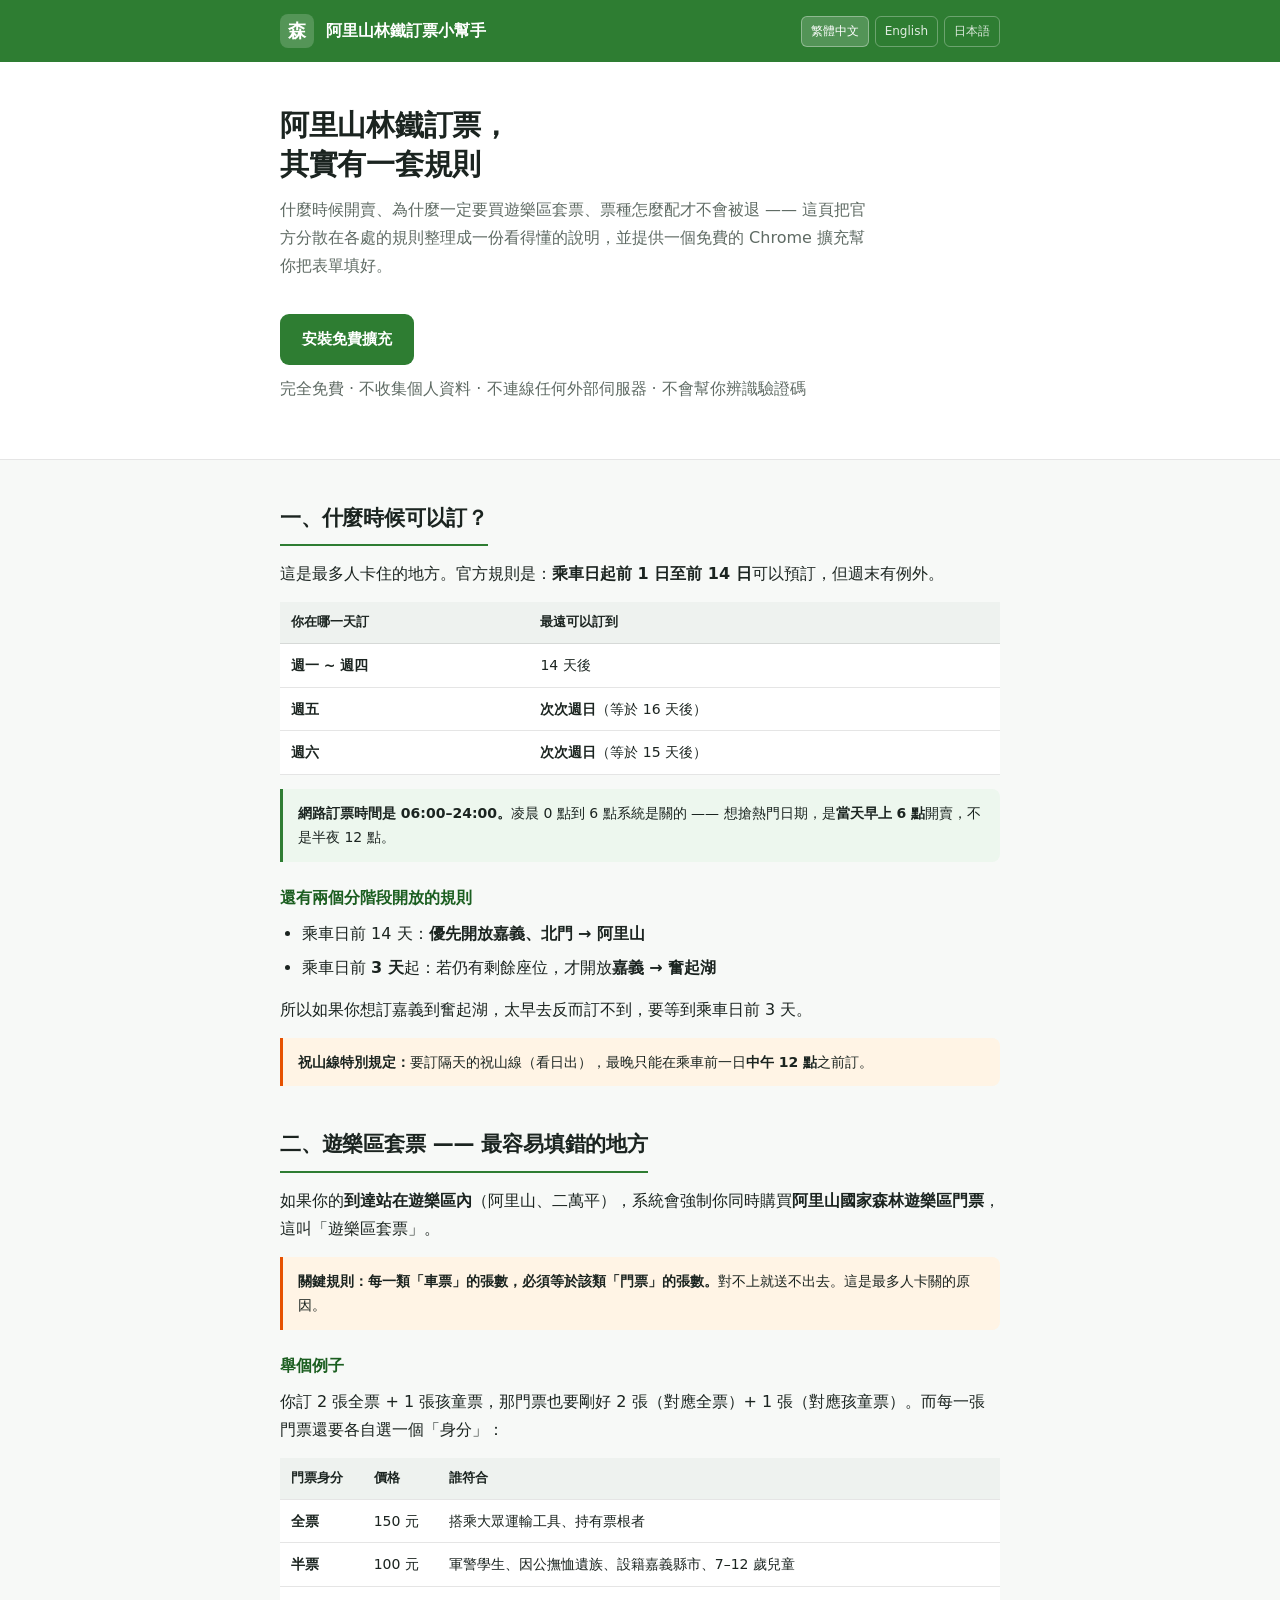
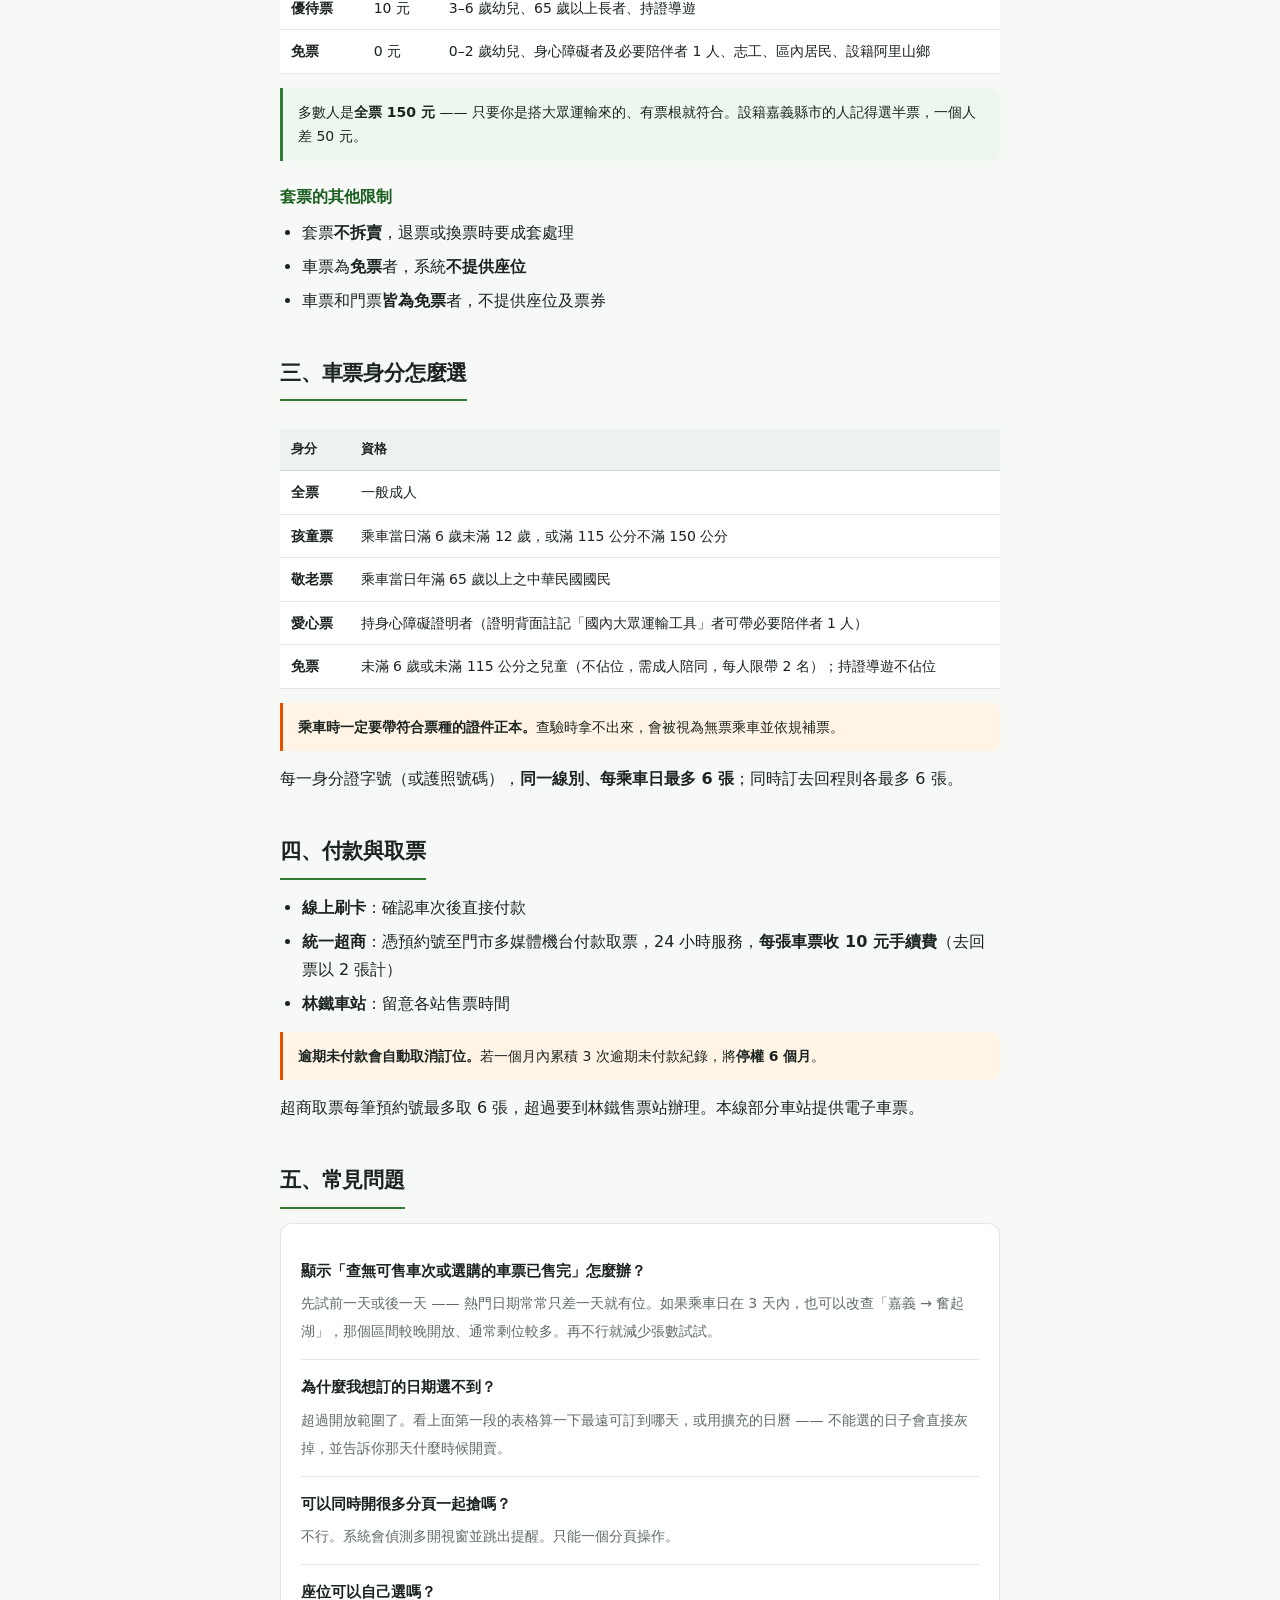
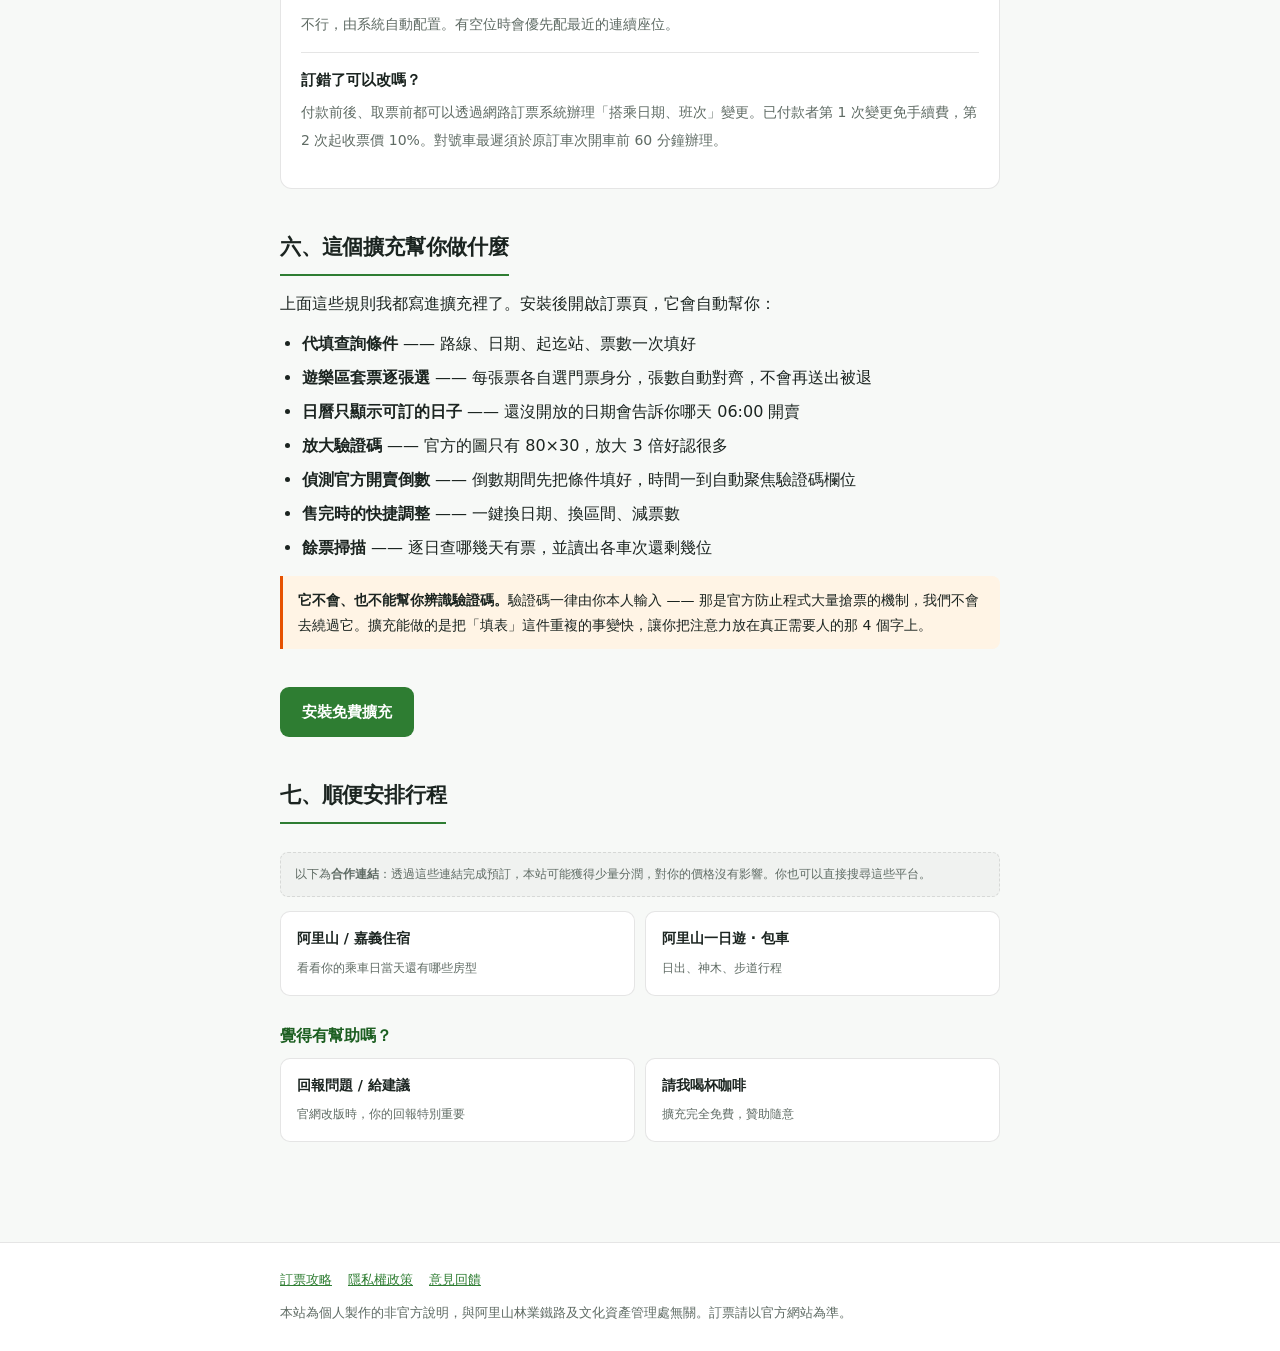
==== index.html @ fc240f09 "阿里山林鐵訂票攻略網站 三語言（繁體中文 / English / 日本語）： - 訂票攻略：開賣時間規則、遊樂區套票、票種資格、常見問題 - 隱私權政策：Chrome 擴充上架用 - 零外部資源（無字" ====
<!DOCTYPE html>
<html lang="zh-Hant-TW">
<head>
<meta charset="UTF-8">
<meta name="viewport" content="width=device-width, initial-scale=1">
<title>阿里山林鐵訂票攻略 — 開賣時間、遊樂區套票、票種完整說明</title>
<meta name="description" content="阿里山林業鐵路網路訂票的完整規則：什麼時候開賣、遊樂區套票怎麼配、票種資格與票價，並提供免費的 Chrome 訂票小幫手。">
<link rel="stylesheet" href="style.css">
</head>
<body>
<header><div class="wrap">
  <div class="logo">森</div>
  <div class="site">阿里山林鐵訂票小幫手</div>
  <nav><a href="" aria-current="page">繁體中文</a><a href="en/">English</a><a href="ja/">日本語</a></nav>
</div></header>

<div class="hero"><div class="wrap">
  <h1>阿里山林鐵訂票，<br>其實有一套規則</h1>
  <p>什麼時候開賣、為什麼一定要買遊樂區套票、票種怎麼配才不會被退 —— 這頁把官方分散在各處的規則整理成一份看得懂的說明，並提供一個免費的 Chrome 擴充幫你把表單填好。</p>
  <a class="cta" href="https://chromewebstore.google.com/" target="_blank" rel="noopener noreferrer">安裝免費擴充</a>
  <p class="cta-note">完全免費 · 不收集個人資料 · 不連線任何外部伺服器 · 不會幫你辨識驗證碼</p>
</div></div>

<main><div class="wrap">

<section id="when">
<h2>一、什麼時候可以訂？</h2>
<p>這是最多人卡住的地方。官方規則是：<strong>乘車日起前 1 日至前 14 日</strong>可以預訂，但週末有例外。</p>
<table>
<tr><th>你在哪一天訂</th><th>最遠可以訂到</th></tr>
<tr><td>週一 ~ 週四</td><td>14 天後</td></tr>
<tr><td>週五</td><td><strong>次次週日</strong>（等於 16 天後）</td></tr>
<tr><td>週六</td><td><strong>次次週日</strong>（等於 15 天後）</td></tr>
</table>
<div class="tip"><strong>網路訂票時間是 06:00–24:00。</strong>凌晨 0 點到 6 點系統是關的 —— 想搶熱門日期，是<strong>當天早上 6 點</strong>開賣，不是半夜 12 點。</div>
<h3>還有兩個分階段開放的規則</h3>
<ul>
<li>乘車日前 14 天：<strong>優先開放嘉義、北門 → 阿里山</strong></li>
<li>乘車日前 <strong>3 天</strong>起：若仍有剩餘座位，才開放<strong>嘉義 → 奮起湖</strong></li>
</ul>
<p>所以如果你想訂嘉義到奮起湖，太早去反而訂不到，要等到乘車日前 3 天。</p>
<div class="note"><strong>祝山線特別規定：</strong>要訂隔天的祝山線（看日出），最晚只能在乘車前一日<strong>中午 12 點</strong>之前訂。</div>
</section>

<section id="package">
<h2>二、遊樂區套票 —— 最容易填錯的地方</h2>
<p>如果你的<strong>到達站在遊樂區內</strong>（阿里山、二萬平），系統會強制你同時購買<strong>阿里山國家森林遊樂區門票</strong>，這叫「遊樂區套票」。</p>
<div class="note"><strong>關鍵規則：每一類「車票」的張數，必須等於該類「門票」的張數。</strong>對不上就送不出去。這是最多人卡關的原因。</div>
<h3>舉個例子</h3>
<p>你訂 2 張全票 + 1 張孩童票，那門票也要剛好 2 張（對應全票）+ 1 張（對應孩童票）。而每一張門票還要各自選一個「身分」：</p>
<table>
<tr><th>門票身分</th><th>價格</th><th>誰符合</th></tr>
<tr><td>全票</td><td>150 元</td><td>搭乘大眾運輸工具、持有票根者</td></tr>
<tr><td>半票</td><td>100 元</td><td>軍警學生、因公撫恤遺族、設籍嘉義縣市、7–12 歲兒童</td></tr>
<tr><td>優待票</td><td>10 元</td><td>3–6 歲幼兒、65 歲以上長者、持證導遊</td></tr>
<tr><td>免票</td><td>0 元</td><td>0–2 歲幼兒、身心障礙者及必要陪伴者 1 人、志工、區內居民、設籍阿里山鄉</td></tr>
</table>
<div class="tip">多數人是<strong>全票 150 元</strong> —— 只要你是搭大眾運輸來的、有票根就符合。設籍嘉義縣市的人記得選半票，一個人差 50 元。</div>
<h3>套票的其他限制</h3>
<ul>
<li>套票<strong>不拆賣</strong>，退票或換票時要成套處理</li>
<li>車票為<strong>免票</strong>者，系統<strong>不提供座位</strong></li>
<li>車票和門票<strong>皆為免票</strong>者，不提供座位及票券</li>
</ul>
</section>

<section id="tickets">
<h2>三、車票身分怎麼選</h2>
<table>
<tr><th>身分</th><th>資格</th></tr>
<tr><td>全票</td><td>一般成人</td></tr>
<tr><td>孩童票</td><td>乘車當日滿 6 歲未滿 12 歲，或滿 115 公分不滿 150 公分</td></tr>
<tr><td>敬老票</td><td>乘車當日年滿 65 歲以上之中華民國國民</td></tr>
<tr><td>愛心票</td><td>持身心障礙證明者（證明背面註記「國內大眾運輸工具」者可帶必要陪伴者 1 人）</td></tr>
<tr><td>免票</td><td>未滿 6 歲或未滿 115 公分之兒童（不佔位，需成人陪同，每人限帶 2 名）；持證導遊不佔位</td></tr>
</table>
<div class="note"><strong>乘車時一定要帶符合票種的證件正本。</strong>查驗時拿不出來，會被視為無票乘車並依規補票。</div>
<p>每一身分證字號（或護照號碼），<strong>同一線別、每乘車日最多 6 張</strong>；同時訂去回程則各最多 6 張。</p>
</section>

<section id="pay">
<h2>四、付款與取票</h2>
<ul>
<li><strong>線上刷卡</strong>：確認車次後直接付款</li>
<li><strong>統一超商</strong>：憑預約號至門市多媒體機台付款取票，24 小時服務，<strong>每張車票收 10 元手續費</strong>（去回票以 2 張計）</li>
<li><strong>林鐵車站</strong>：留意各站售票時間</li>
</ul>
<div class="note"><strong>逾期未付款會自動取消訂位。</strong>若一個月內累積 3 次逾期未付款紀錄，將<strong>停權 6 個月</strong>。</div>
<p>超商取票每筆預約號最多取 6 張，超過要到林鐵售票站辦理。本線部分車站提供電子車票。</p>
</section>

<section id="faq">
<h2>五、常見問題</h2>
<div class="card">
<div class="faq"><b>顯示「查無可售車次或選購的車票已售完」怎麼辦？</b>
<span>先試前一天或後一天 —— 熱門日期常常只差一天就有位。如果乘車日在 3 天內，也可以改查「嘉義 → 奮起湖」，那個區間較晚開放、通常剩位較多。再不行就減少張數試試。</span></div>
<div class="faq"><b>為什麼我想訂的日期選不到？</b>
<span>超過開放範圍了。看上面第一段的表格算一下最遠可訂到哪天，或用擴充的日曆 —— 不能選的日子會直接灰掉，並告訴你那天什麼時候開賣。</span></div>
<div class="faq"><b>可以同時開很多分頁一起搶嗎？</b>
<span>不行。系統會偵測多開視窗並跳出提醒。只能一個分頁操作。</span></div>
<div class="faq"><b>座位可以自己選嗎？</b>
<span>不行，由系統自動配置。有空位時會優先配最近的連續座位。</span></div>
<div class="faq"><b>訂錯了可以改嗎？</b>
<span>付款前後、取票前都可以透過網路訂票系統辦理「搭乘日期、班次」變更。已付款者第 1 次變更免手續費，第 2 次起收票價 10%。對號車最遲須於原訂車次開車前 60 分鐘辦理。</span></div>
</div>
</section>

<section id="ext">
<h2>六、這個擴充幫你做什麼</h2>
<p>上面這些規則我都寫進擴充裡了。安裝後開啟訂票頁，它會自動幫你：</p>
<ul>
<li><strong>代填查詢條件</strong> —— 路線、日期、起迄站、票數一次填好</li>
<li><strong>遊樂區套票逐張選</strong> —— 每張票各自選門票身分，張數自動對齊，不會再送出被退</li>
<li><strong>日曆只顯示可訂的日子</strong> —— 還沒開放的日期會告訴你哪天 06:00 開賣</li>
<li><strong>放大驗證碼</strong> —— 官方的圖只有 80×30，放大 3 倍好認很多</li>
<li><strong>偵測官方開賣倒數</strong> —— 倒數期間先把條件填好，時間一到自動聚焦驗證碼欄位</li>
<li><strong>售完時的快捷調整</strong> —— 一鍵換日期、換區間、減票數</li>
<li><strong>餘票掃描</strong> —— 逐日查哪幾天有票，並讀出各車次還剩幾位</li>
</ul>
<div class="note"><strong>它不會、也不能幫你辨識驗證碼。</strong>驗證碼一律由你本人輸入 —— 那是官方防止程式大量搶票的機制，我們不會去繞過它。擴充能做的是把「填表」這件重複的事變快，讓你把注意力放在真正需要人的那 4 個字上。</div>
<p style="margin-top:16px"><a class="cta" href="https://chromewebstore.google.com/" target="_blank" rel="noopener noreferrer">安裝免費擴充</a></p>
</section>

<section id="more">
<h2>七、順便安排行程</h2>
<div class="disclose">以下為<strong>合作連結</strong>：透過這些連結完成預訂，本站可能獲得少量分潤，對你的價格沒有影響。你也可以直接搜尋這些平台。</div>
<div class="links">
  <a href="https://www.booking.com/" target="_blank" rel="noopener noreferrer"><b>阿里山 / 嘉義住宿</b><span>看看你的乘車日當天還有哪些房型</span></a>
  <a href="https://www.kkday.com/" target="_blank" rel="noopener noreferrer"><b>阿里山一日遊 · 包車</b><span>日出、神木、步道行程</span></a>
</div>
<h3 style="margin-top:26px">覺得有幫助嗎？</h3>
<div class="links">
  <a href="https://forms.gle/" target="_blank" rel="noopener noreferrer"><b>回報問題 / 給建議</b><span>官網改版時，你的回報特別重要</span></a>
  <a href="https://ko-fi.com/" target="_blank" rel="noopener noreferrer"><b>請我喝杯咖啡</b><span>擴充完全免費，贊助隨意</span></a>
</div>
</section>

</div></main>

<footer><div class="wrap">
  <div class="row">
    <a href="">訂票攻略</a>
    <a href="privacy.html">隱私權政策</a>
    <a href="https://forms.gle/" target="_blank" rel="noopener noreferrer">意見回饋</a>
  </div>
  <div>本站為個人製作的非官方說明，與阿里山林業鐵路及文化資產管理處無關。訂票請以官方網站為準。</div>
</div></footer>
</body>
</html>
---- style.css ----
/* 阿里山林鐵訂票攻略 — 共用樣式
   零外部資源：不載入任何字型 / CDN / 追蹤腳本 */
:root{
  --primary:#2e7d32; --primary-dark:#1b5e20; --accent:#d84315;
  --text:#1b2420; --muted:#5f6b64; --faint:#8b968f;
  --bg:#f7f9f7; --card:#fff; --line:rgba(0,0,0,.10);
  --warn:#e65100; --warn-bg:#fff4e5; --ok-bg:#edf7ee;
  --max:760px;
}
*{box-sizing:border-box;margin:0;padding:0}
html{scroll-behavior:smooth}
body{
  font-family:-apple-system,"Noto Sans TC","Noto Sans JP","Microsoft JhengHei",system-ui,"Segoe UI",sans-serif;
  background:var(--bg);color:var(--text);line-height:1.75;font-size:16px;
}
.wrap{max-width:var(--max);margin:0 auto;padding:0 20px}

header{background:var(--primary);color:#fff;padding:14px 0}
header .wrap{display:flex;align-items:center;gap:12px;flex-wrap:wrap}
header .logo{width:34px;height:34px;background:rgba(255,255,255,.18);border-radius:8px;
  display:flex;align-items:center;justify-content:center;font-weight:700;font-size:18px;flex-shrink:0}
header .site{font-weight:700;font-size:16px;flex:1}
header nav{display:flex;gap:6px;flex-wrap:wrap}
header nav a{color:#fff;text-decoration:none;font-size:12px;opacity:.85;
  padding:4px 9px;border:1px solid rgba(255,255,255,.35);border-radius:6px}
header nav a:hover,header nav a[aria-current]{opacity:1;background:rgba(255,255,255,.18)}

.hero{background:var(--card);border-bottom:1px solid var(--line);padding:44px 0}
.hero h1{font-size:29px;line-height:1.35;margin-bottom:12px;letter-spacing:-.3px}
.hero p{color:var(--muted);font-size:16px;max-width:600px}
.cta{display:inline-flex;align-items:center;gap:8px;margin-top:22px;background:var(--primary);
  color:#fff;text-decoration:none;padding:12px 22px;border-radius:9px;font-weight:700;font-size:15px}
.cta:hover{background:var(--primary-dark)}
.cta-note{font-size:12px;color:var(--faint);margin-top:10px}

main{padding:40px 0 60px}
section{margin-bottom:40px}
h2{font-size:21px;margin-bottom:14px;padding-bottom:8px;border-bottom:2px solid var(--primary);
  display:inline-block;letter-spacing:-.2px}
h3{font-size:16px;margin:22px 0 8px;color:var(--primary-dark)}
p{margin-bottom:12px}
ul,ol{margin:0 0 14px 22px}
li{margin-bottom:6px}
strong{font-weight:700}

.card{background:var(--card);border:1px solid var(--line);border-radius:12px;padding:20px;margin-bottom:16px}
.note{background:var(--warn-bg);border-left:3px solid var(--warn);padding:12px 15px;
  border-radius:0 8px 8px 0;font-size:14px;margin:14px 0}
.tip{background:var(--ok-bg);border-left:3px solid var(--primary);padding:12px 15px;
  border-radius:0 8px 8px 0;font-size:14px;margin:14px 0}

table{width:100%;border-collapse:collapse;margin:14px 0;font-size:14px;background:var(--card)}
th,td{padding:9px 11px;text-align:left;border-bottom:1px solid var(--line)}
th{background:#eef2ef;font-weight:600;font-size:13px}
td:first-child{font-weight:600;white-space:nowrap}

.faq{border-bottom:1px solid var(--line);padding:14px 0}
.faq:last-child{border-bottom:none}
.faq b{display:block;margin-bottom:5px;font-size:15px}
.faq span{color:var(--muted);font-size:14px}

.links{display:grid;gap:10px;grid-template-columns:1fr 1fr}
@media(max-width:600px){.links{grid-template-columns:1fr}.hero h1{font-size:23px}}
.links a{display:block;background:var(--card);border:1px solid var(--line);border-radius:10px;
  padding:14px 16px;text-decoration:none;color:var(--text)}
.links a:hover{border-color:var(--primary)}
.links b{display:block;font-size:14px;margin-bottom:2px}
.links span{font-size:12px;color:var(--muted)}

.disclose{background:#f0f2f0;border:1px dashed var(--line);border-radius:8px;
  padding:11px 14px;font-size:12px;color:var(--muted);margin:14px 0}

footer{background:#fff;border-top:1px solid var(--line);padding:26px 0;font-size:13px;color:var(--muted)}
footer a{color:var(--primary)}
footer .row{display:flex;gap:16px;flex-wrap:wrap;margin-bottom:10px}
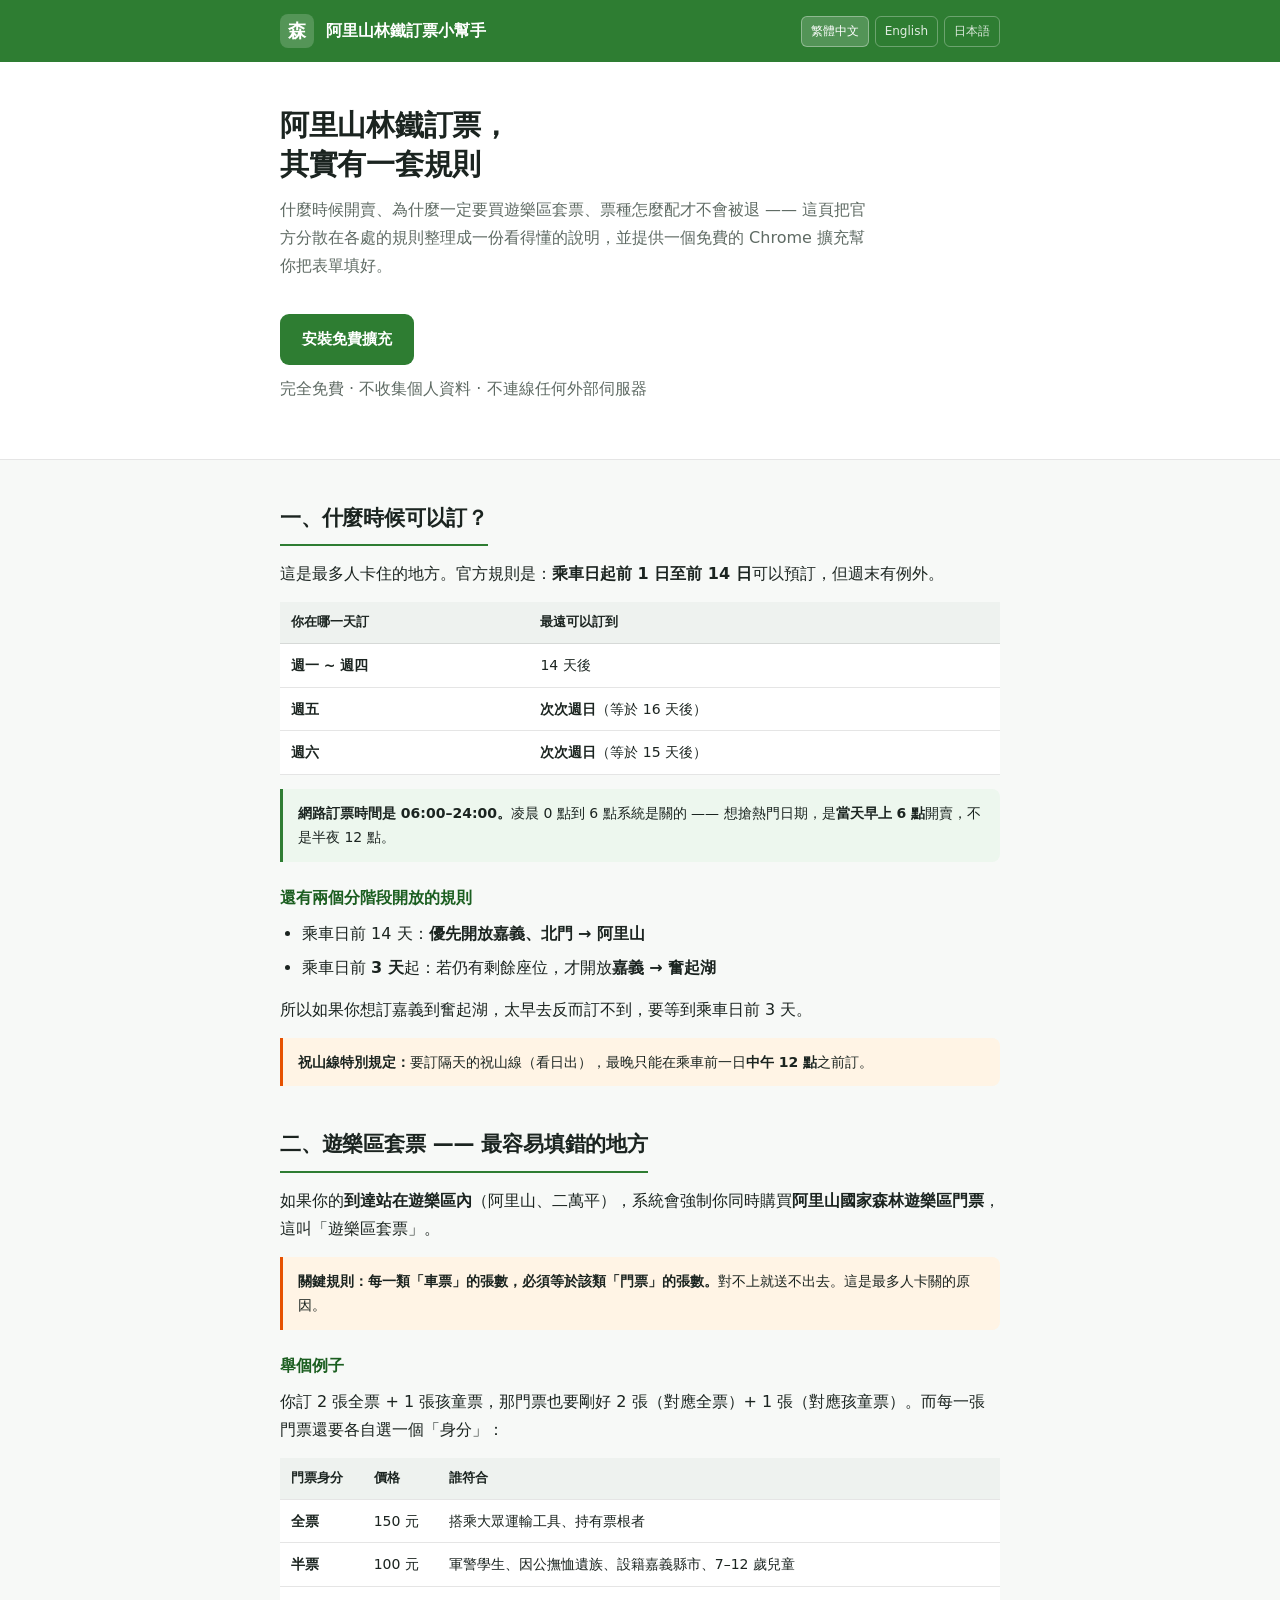
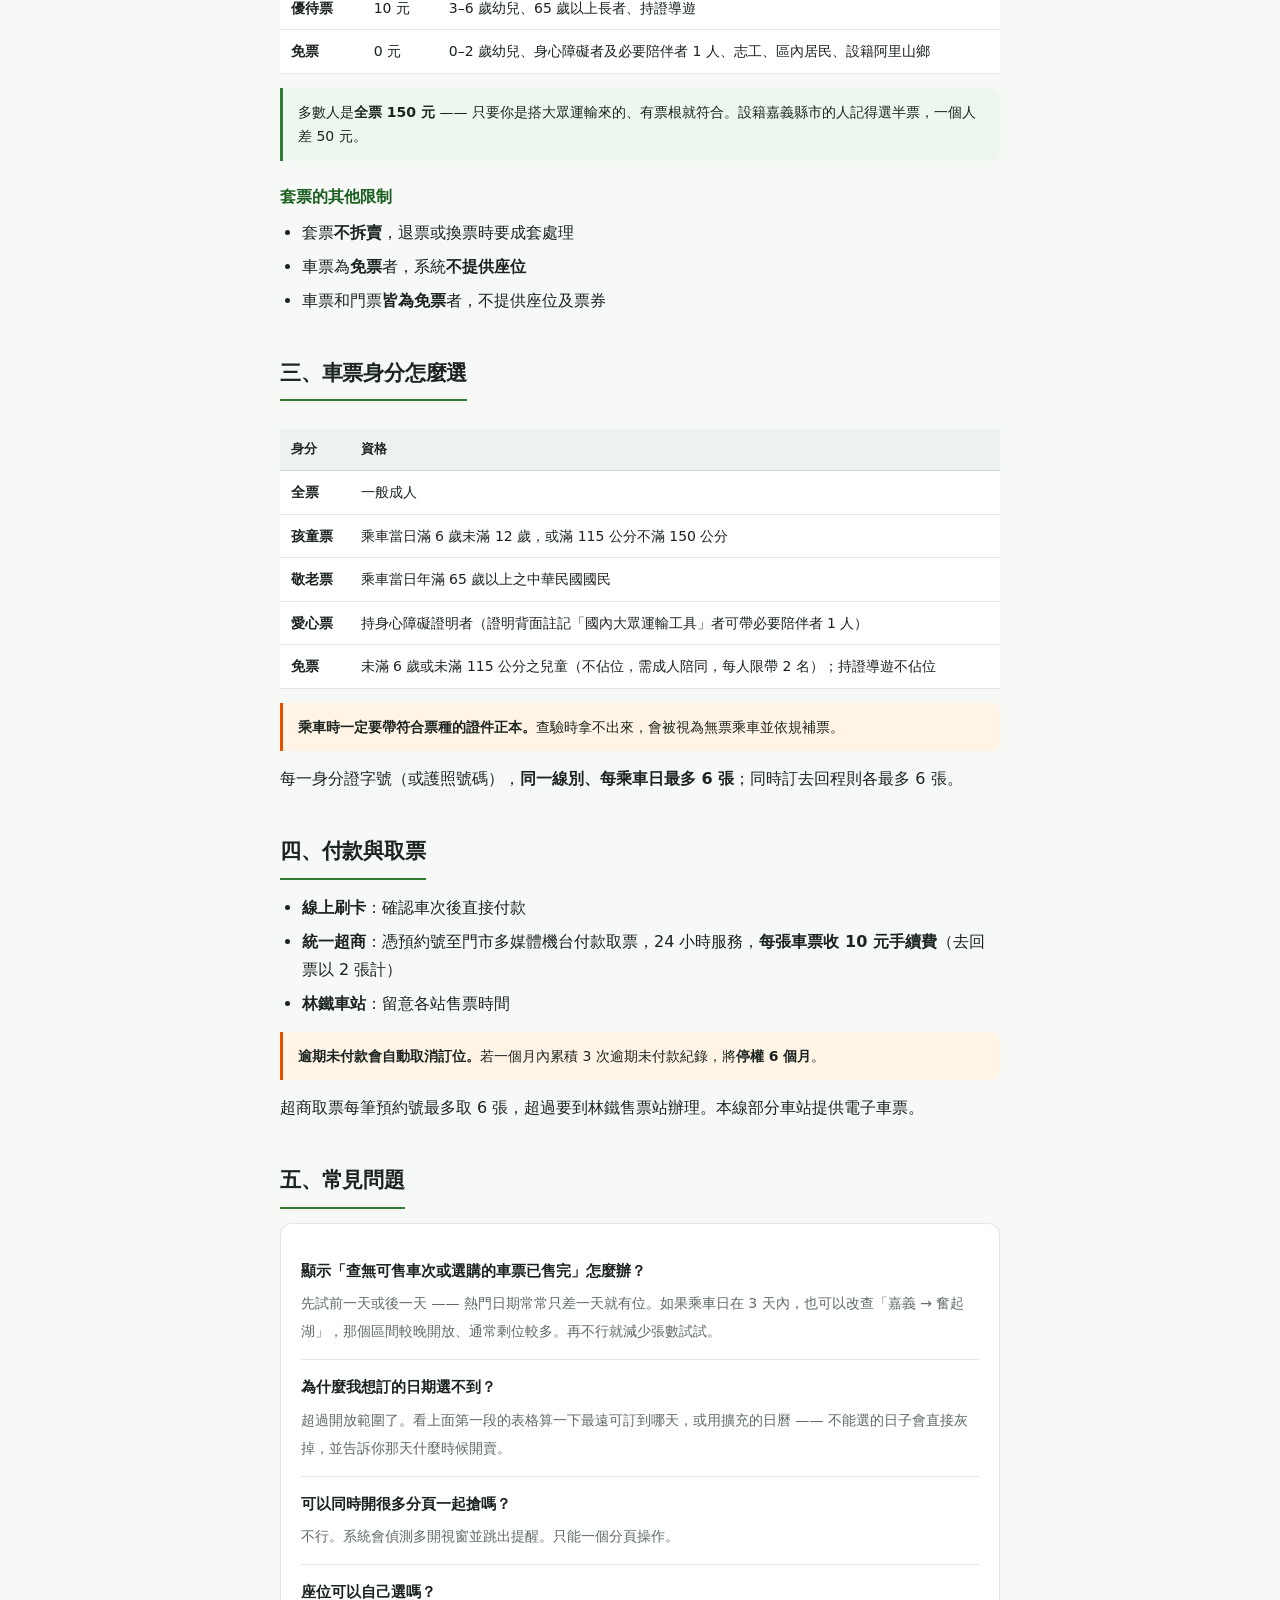
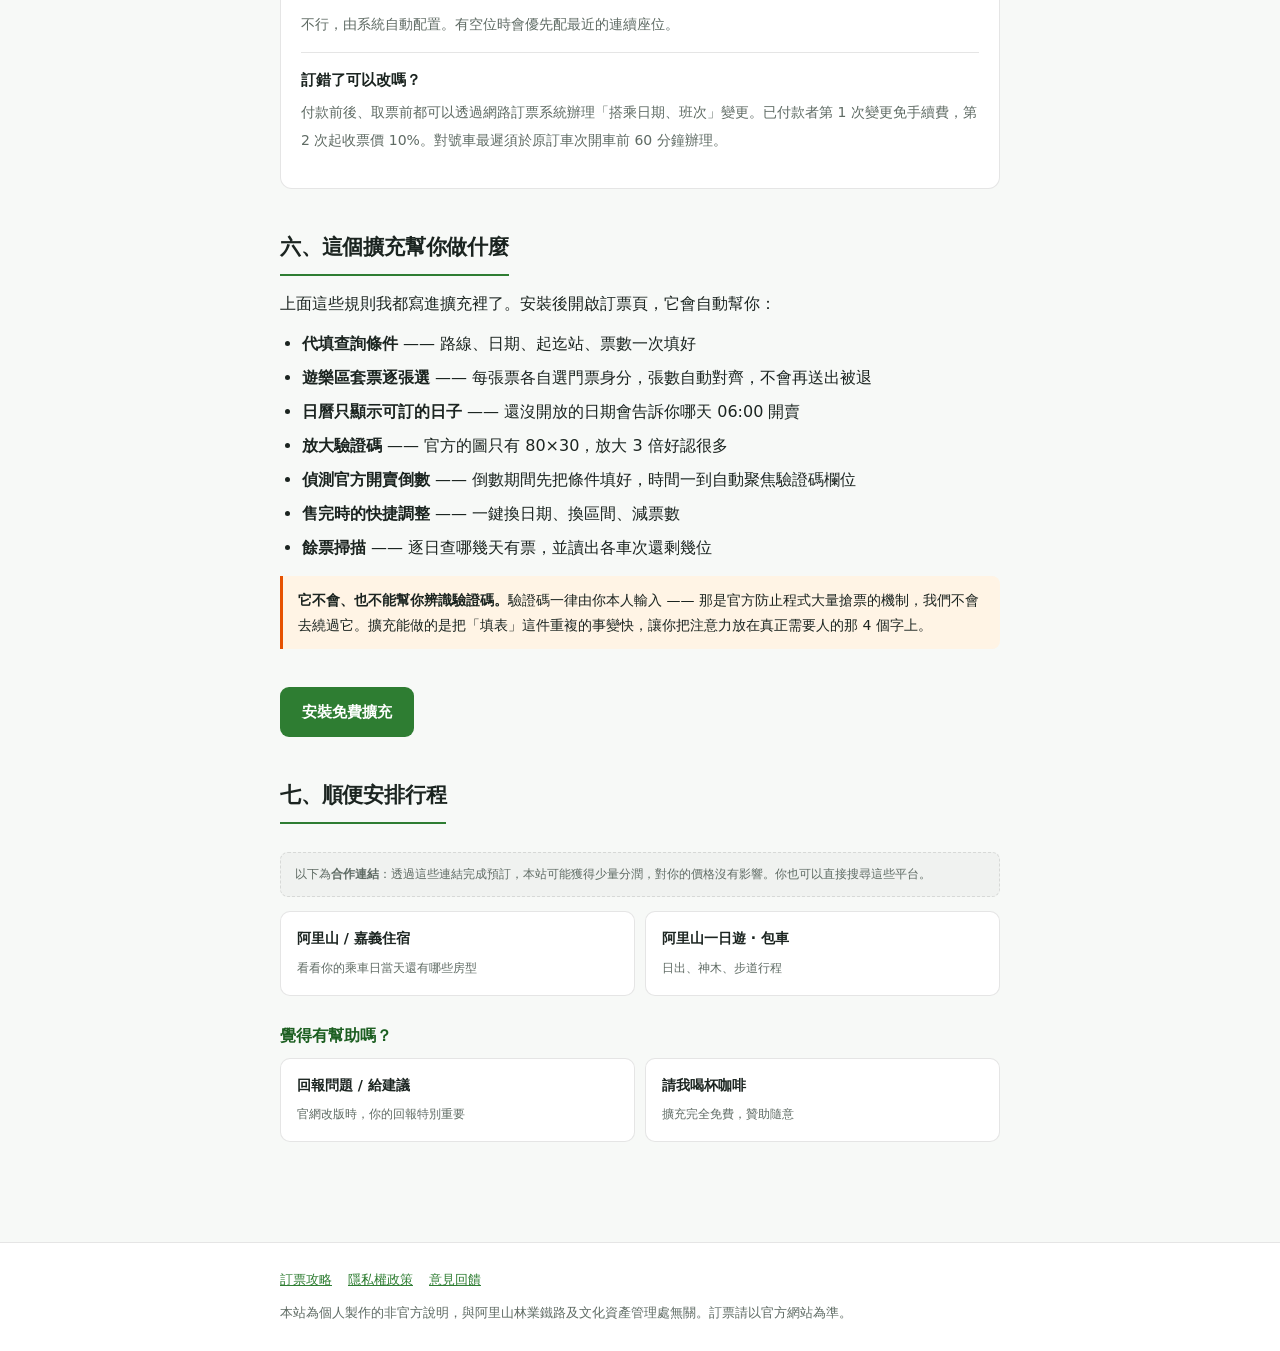
==== commit 74456799: "updates" ====
--- a/index.html
+++ b/index.html
@@ -18,7 +18,7 @@
   <h1>阿里山林鐵訂票，<br>其實有一套規則</h1>
   <p>什麼時候開賣、為什麼一定要買遊樂區套票、票種怎麼配才不會被退 —— 這頁把官方分散在各處的規則整理成一份看得懂的說明，並提供一個免費的 Chrome 擴充幫你把表單填好。</p>
   <a class="cta" href="https://chromewebstore.google.com/" target="_blank" rel="noopener noreferrer">安裝免費擴充</a>
-  <p class="cta-note">完全免費 · 不收集個人資料 · 不連線任何外部伺服器 · 不會幫你辨識驗證碼</p>
+  <p class="cta-note">完全免費 · 不收集個人資料 · 不連線任何外部伺服器 </p>
 </div></div>
 
 <main><div class="wrap">
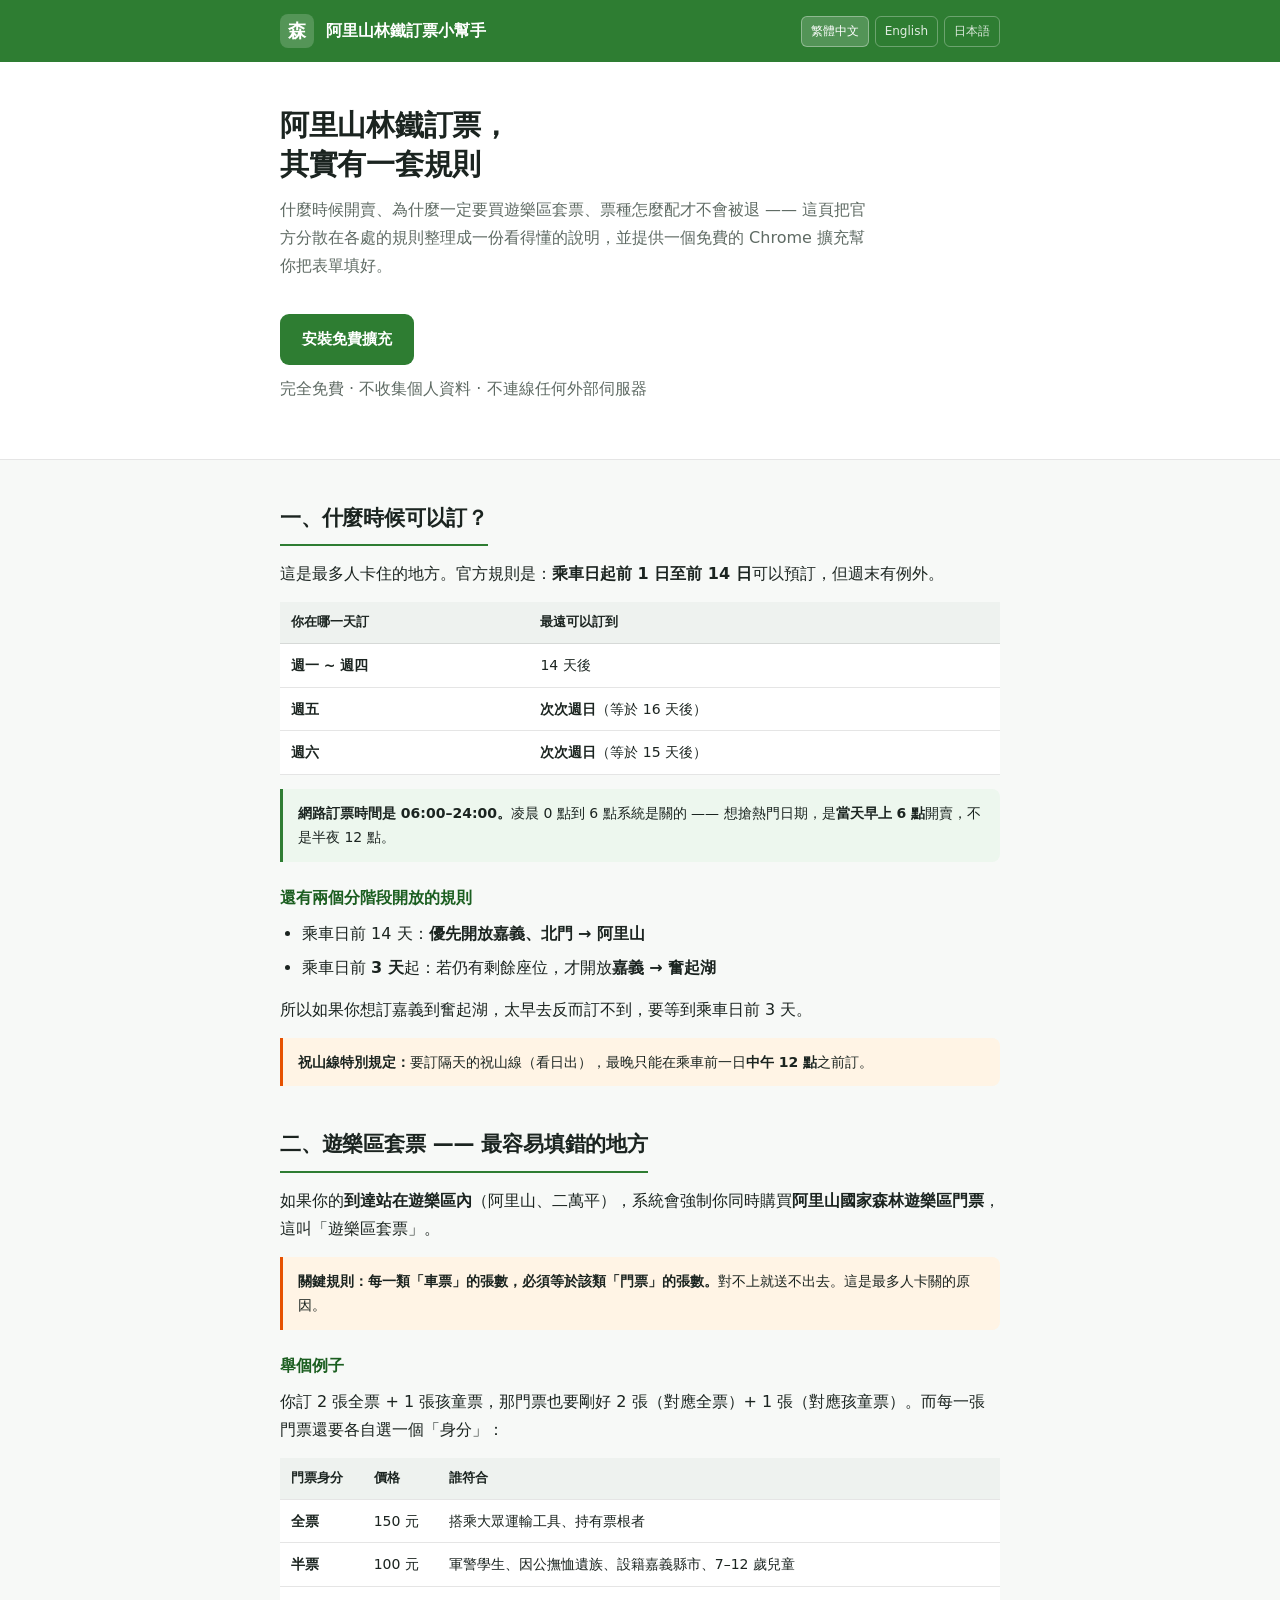
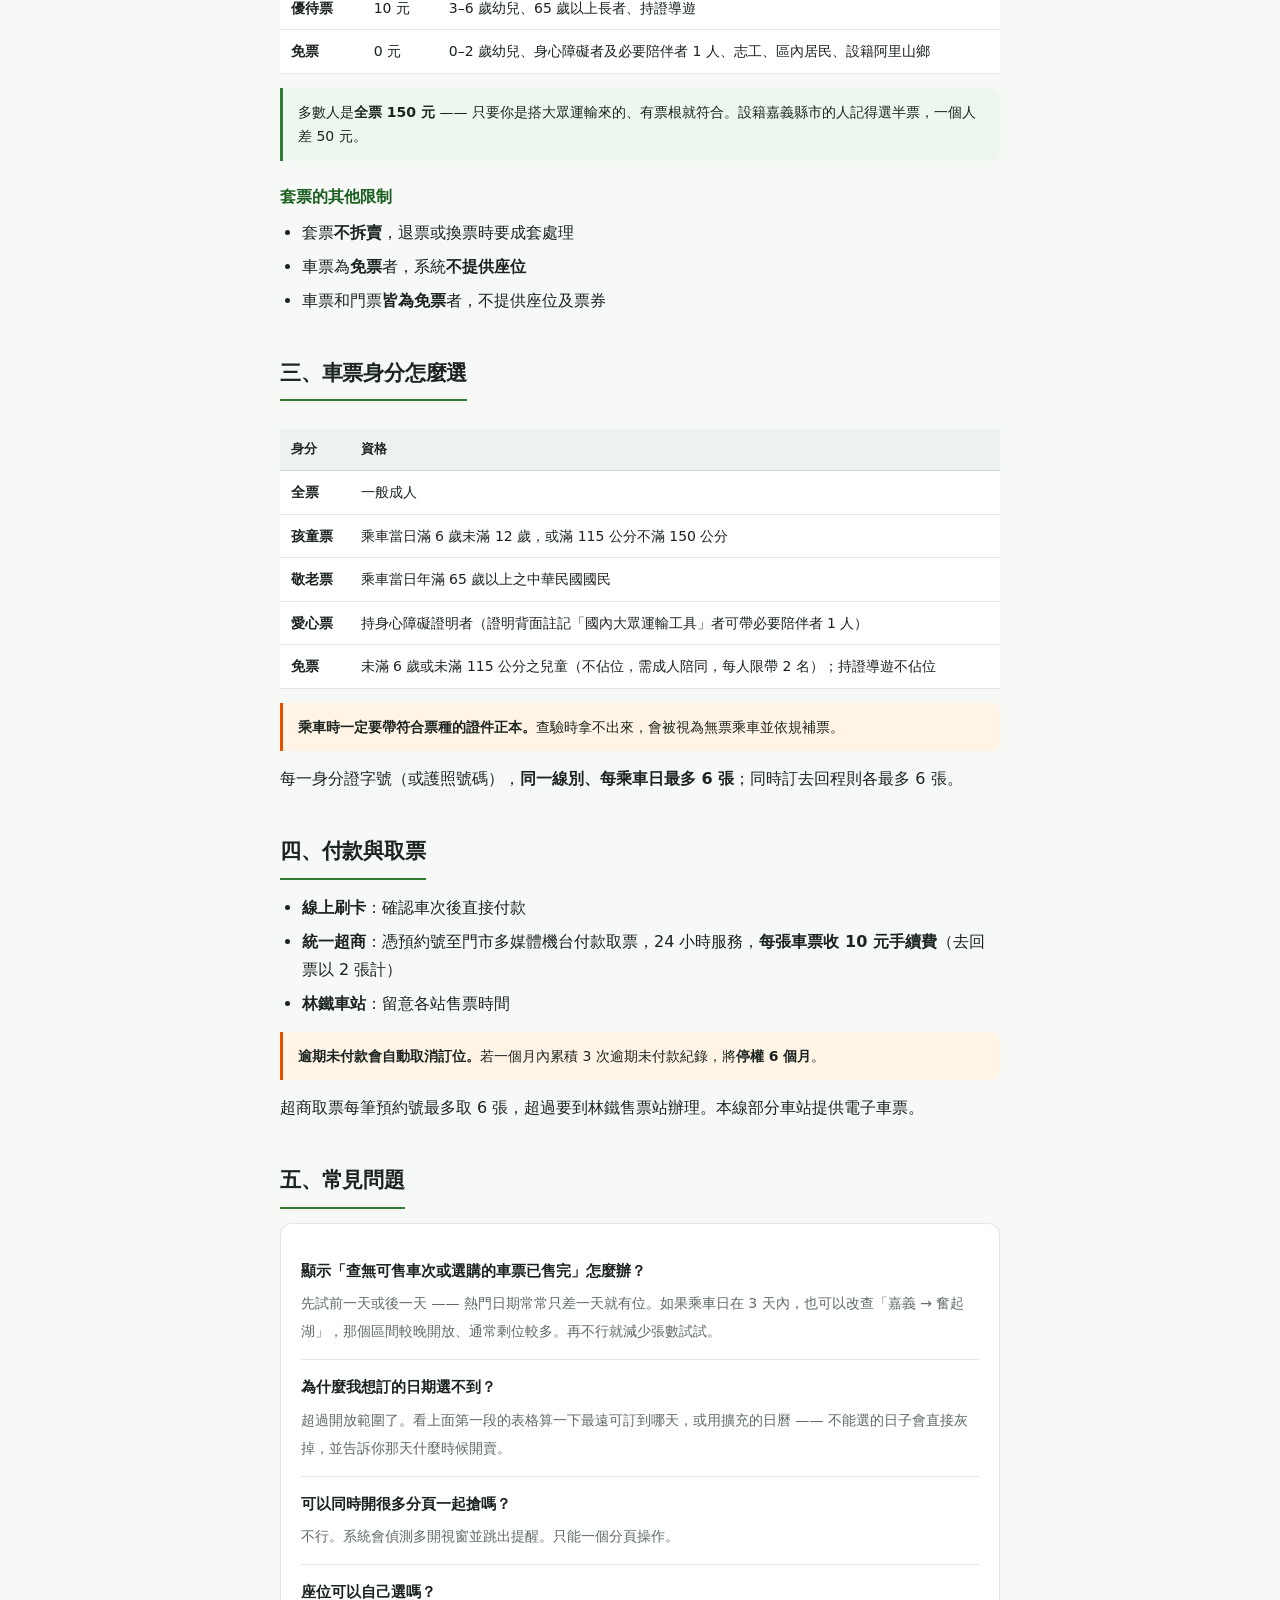
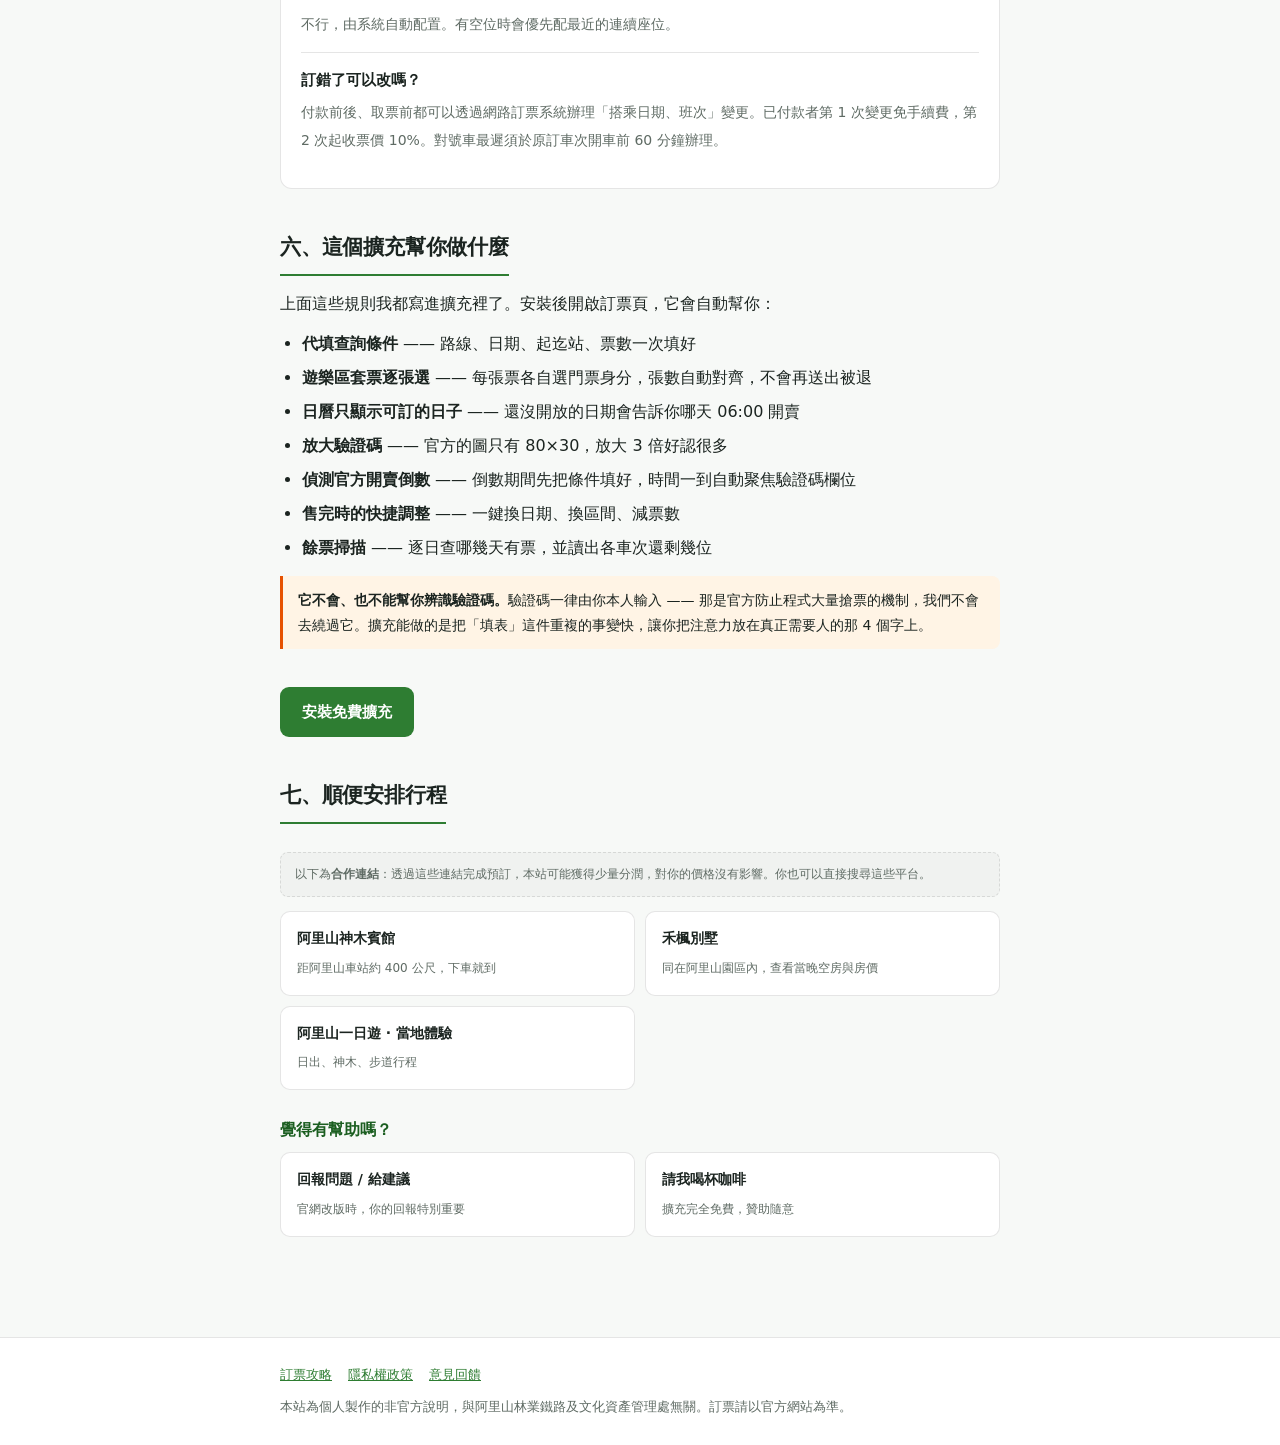
==== commit 4efc36b2: "接上 Trip.com 聯盟連結（三語言站別/幣別、web/ext 流量分流）" ====
--- a/index.html
+++ b/index.html
@@ -18,7 +18,7 @@
   <h1>阿里山林鐵訂票，<br>其實有一套規則</h1>
   <p>什麼時候開賣、為什麼一定要買遊樂區套票、票種怎麼配才不會被退 —— 這頁把官方分散在各處的規則整理成一份看得懂的說明，並提供一個免費的 Chrome 擴充幫你把表單填好。</p>
   <a class="cta" href="https://chromewebstore.google.com/" target="_blank" rel="noopener noreferrer">安裝免費擴充</a>
-  <p class="cta-note">完全免費 · 不收集個人資料 · 不連線任何外部伺服器 </p>
+  <p class="cta-note">完全免費 · 不收集個人資料 · 不連線任何外部伺服器</p>
 </div></div>
 
 <main><div class="wrap">
@@ -125,8 +125,9 @@
 <h2>七、順便安排行程</h2>
 <div class="disclose">以下為<strong>合作連結</strong>：透過這些連結完成預訂，本站可能獲得少量分潤，對你的價格沒有影響。你也可以直接搜尋這些平台。</div>
 <div class="links">
-  <a href="https://www.booking.com/" target="_blank" rel="noopener noreferrer"><b>阿里山 / 嘉義住宿</b><span>看看你的乘車日當天還有哪些房型</span></a>
-  <a href="https://www.kkday.com/" target="_blank" rel="noopener noreferrer"><b>阿里山一日遊 · 包車</b><span>日出、神木、步道行程</span></a>
+  <a href="https://tw.trip.com/hotels/chiayi-county-hotel-detail-1229576/alishan-shermuh-international-tourist-hotel/?Allianceid=9409583&SID=325182901&trip_sub1=web&trip_sub3=D18799279&curr=TWD" target="_blank" rel="noopener noreferrer"><b>阿里山神木賓館</b><span>距阿里山車站約 400 公尺，下車就到</span></a>
+  <a href="https://tw.trip.com/hotels/chiayi-county-hotel-detail-1303945/ho-fong-villa-hotel/?Allianceid=9409583&SID=325182901&trip_sub1=web&trip_sub3=D18799279&curr=TWD" target="_blank" rel="noopener noreferrer"><b>禾楓別墅</b><span>同在阿里山園區內，查看當晚空房與房價</span></a>
+  <a href="https://tw.trip.com/things-to-do/list?searchkey=5152&searchtype=1&Allianceid=9409583&SID=325182901&trip_sub1=web&trip_sub3=D18798999&curr=TWD" target="_blank" rel="noopener noreferrer"><b>阿里山一日遊 · 當地體驗</b><span>日出、神木、步道行程</span></a>
 </div>
 <h3 style="margin-top:26px">覺得有幫助嗎？</h3>
 <div class="links">
